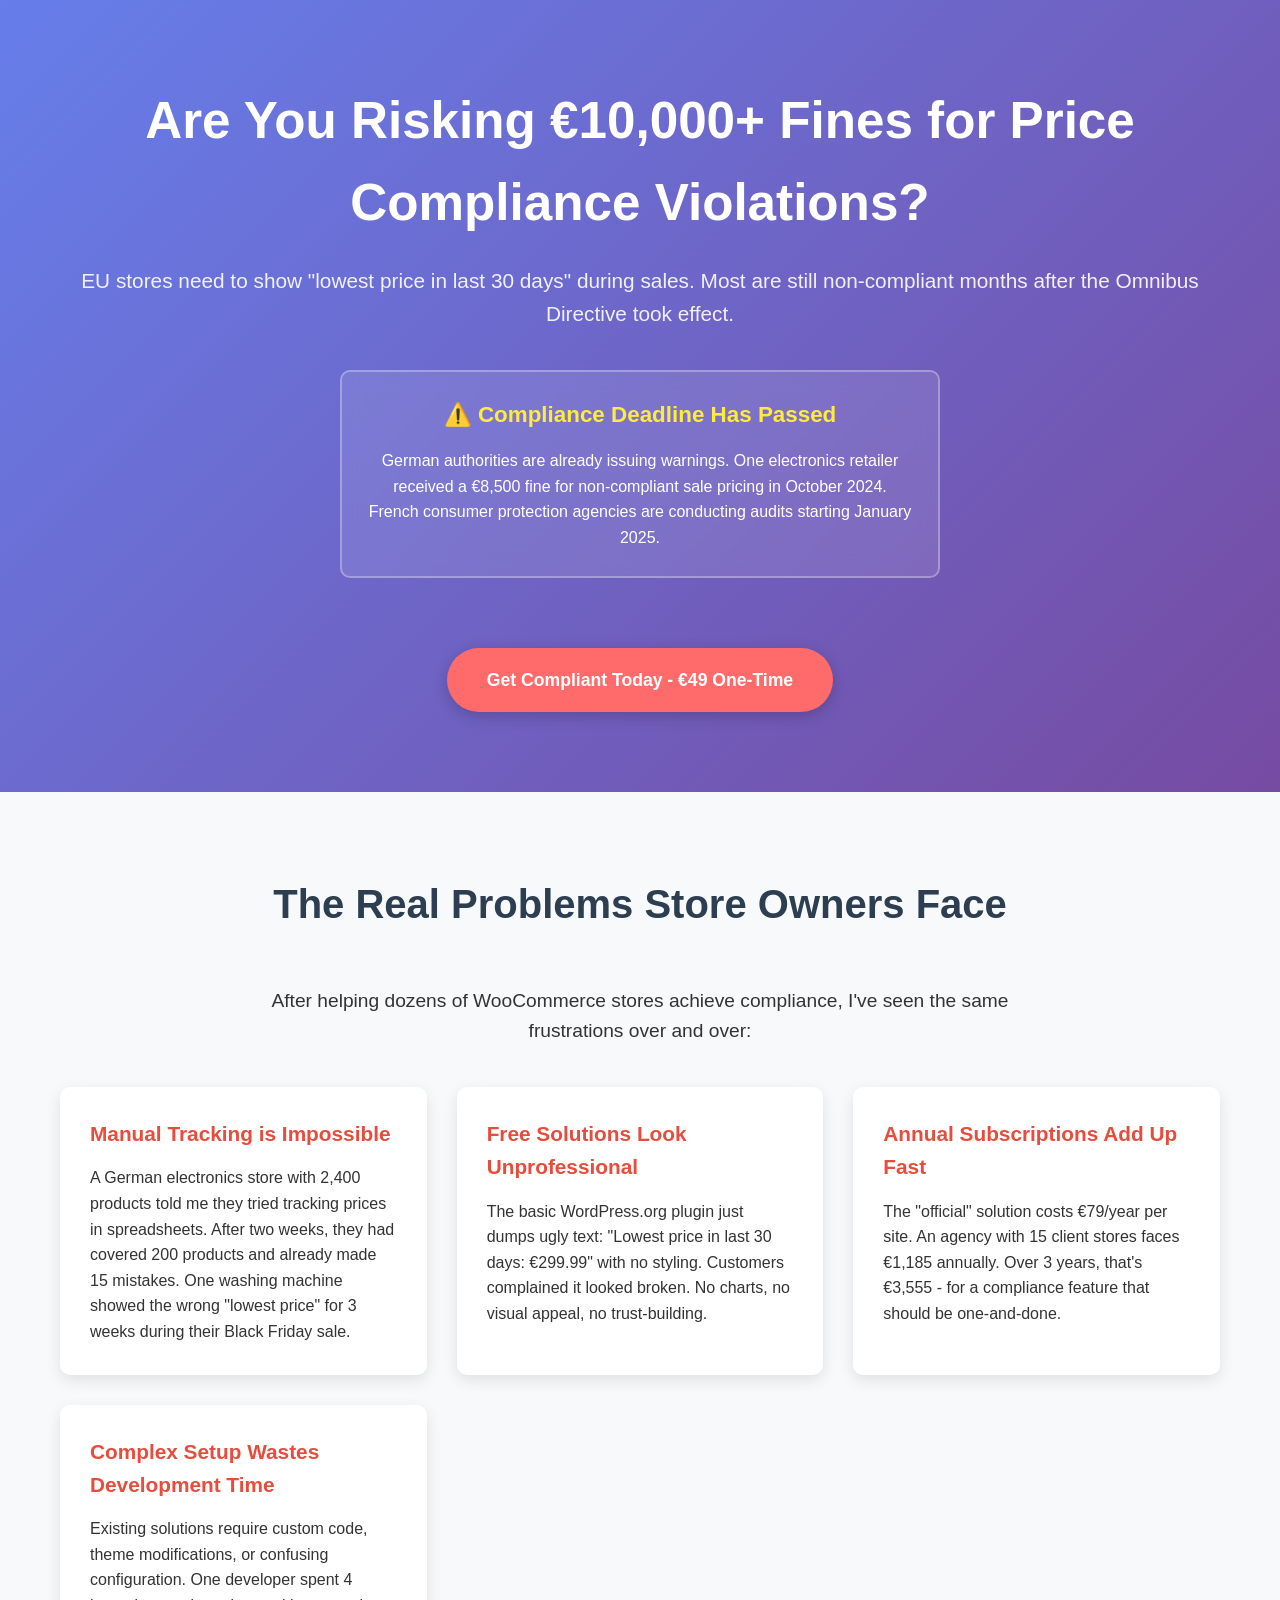
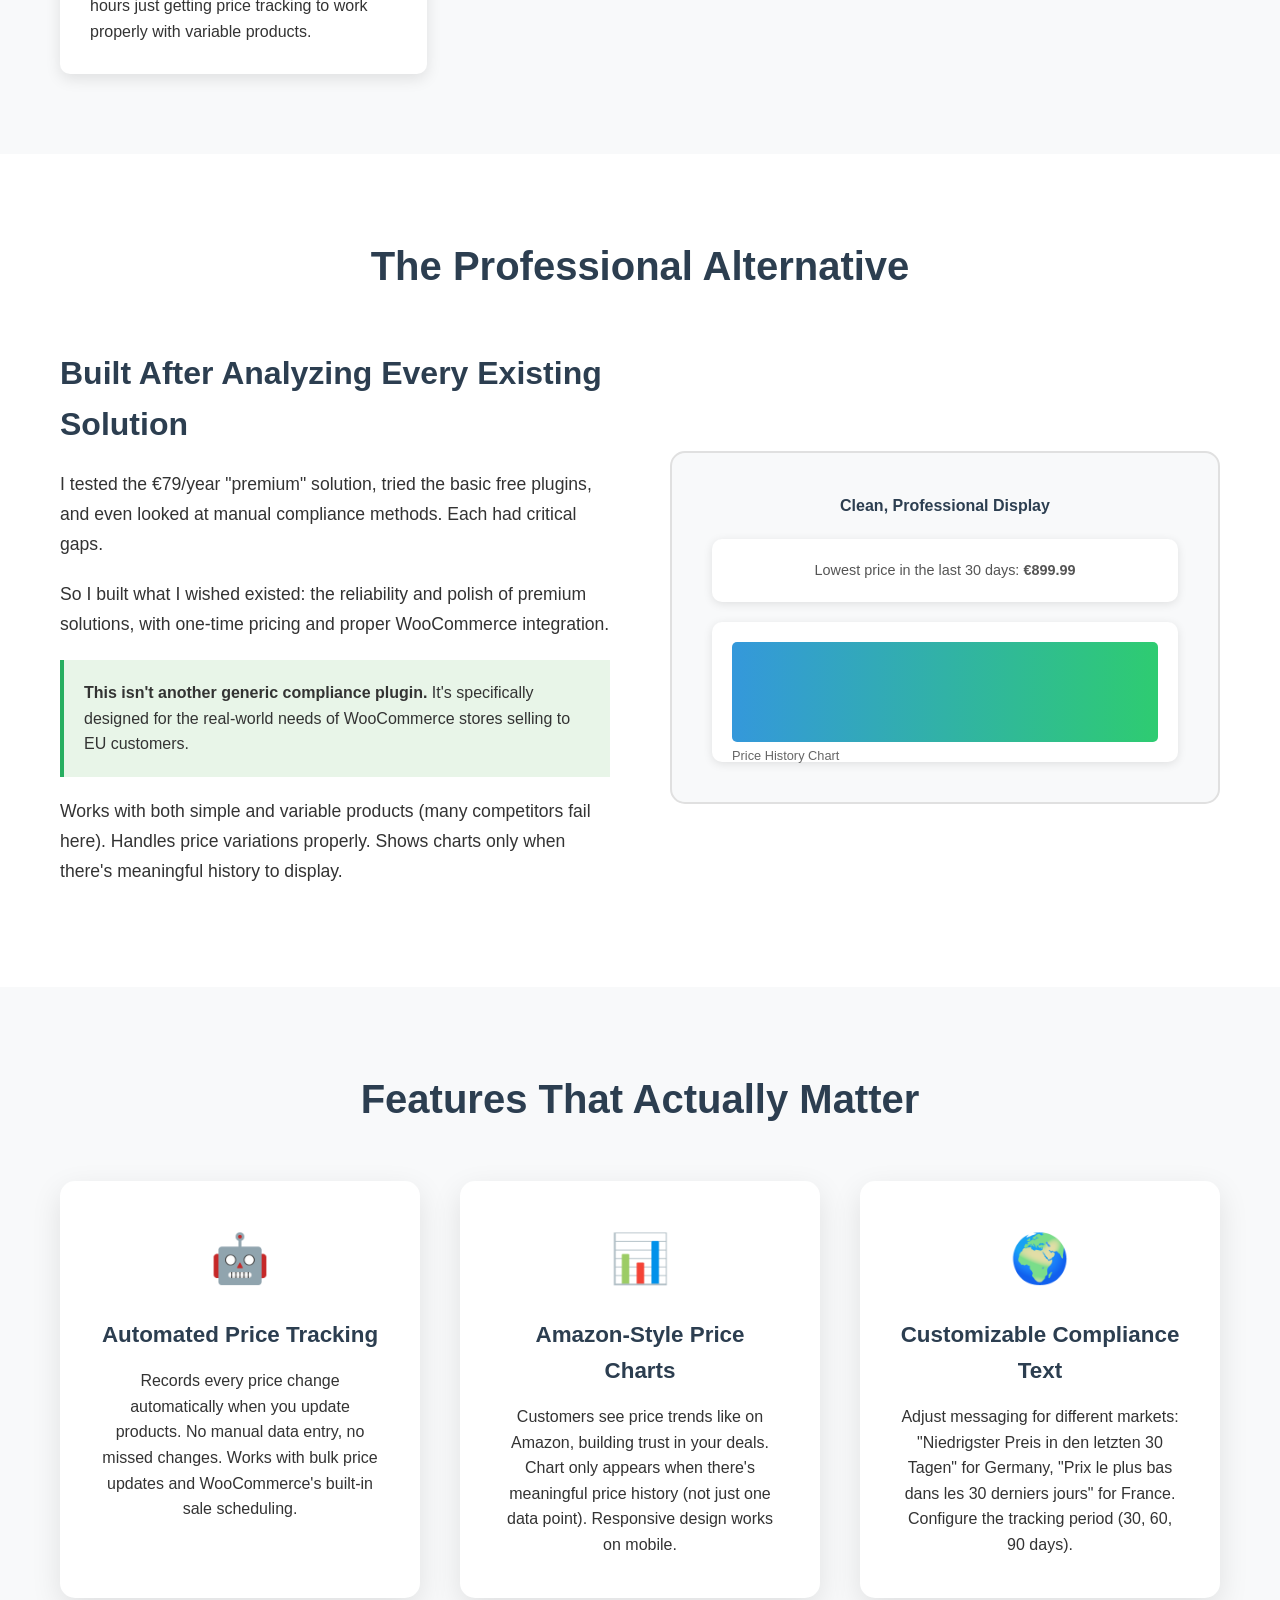
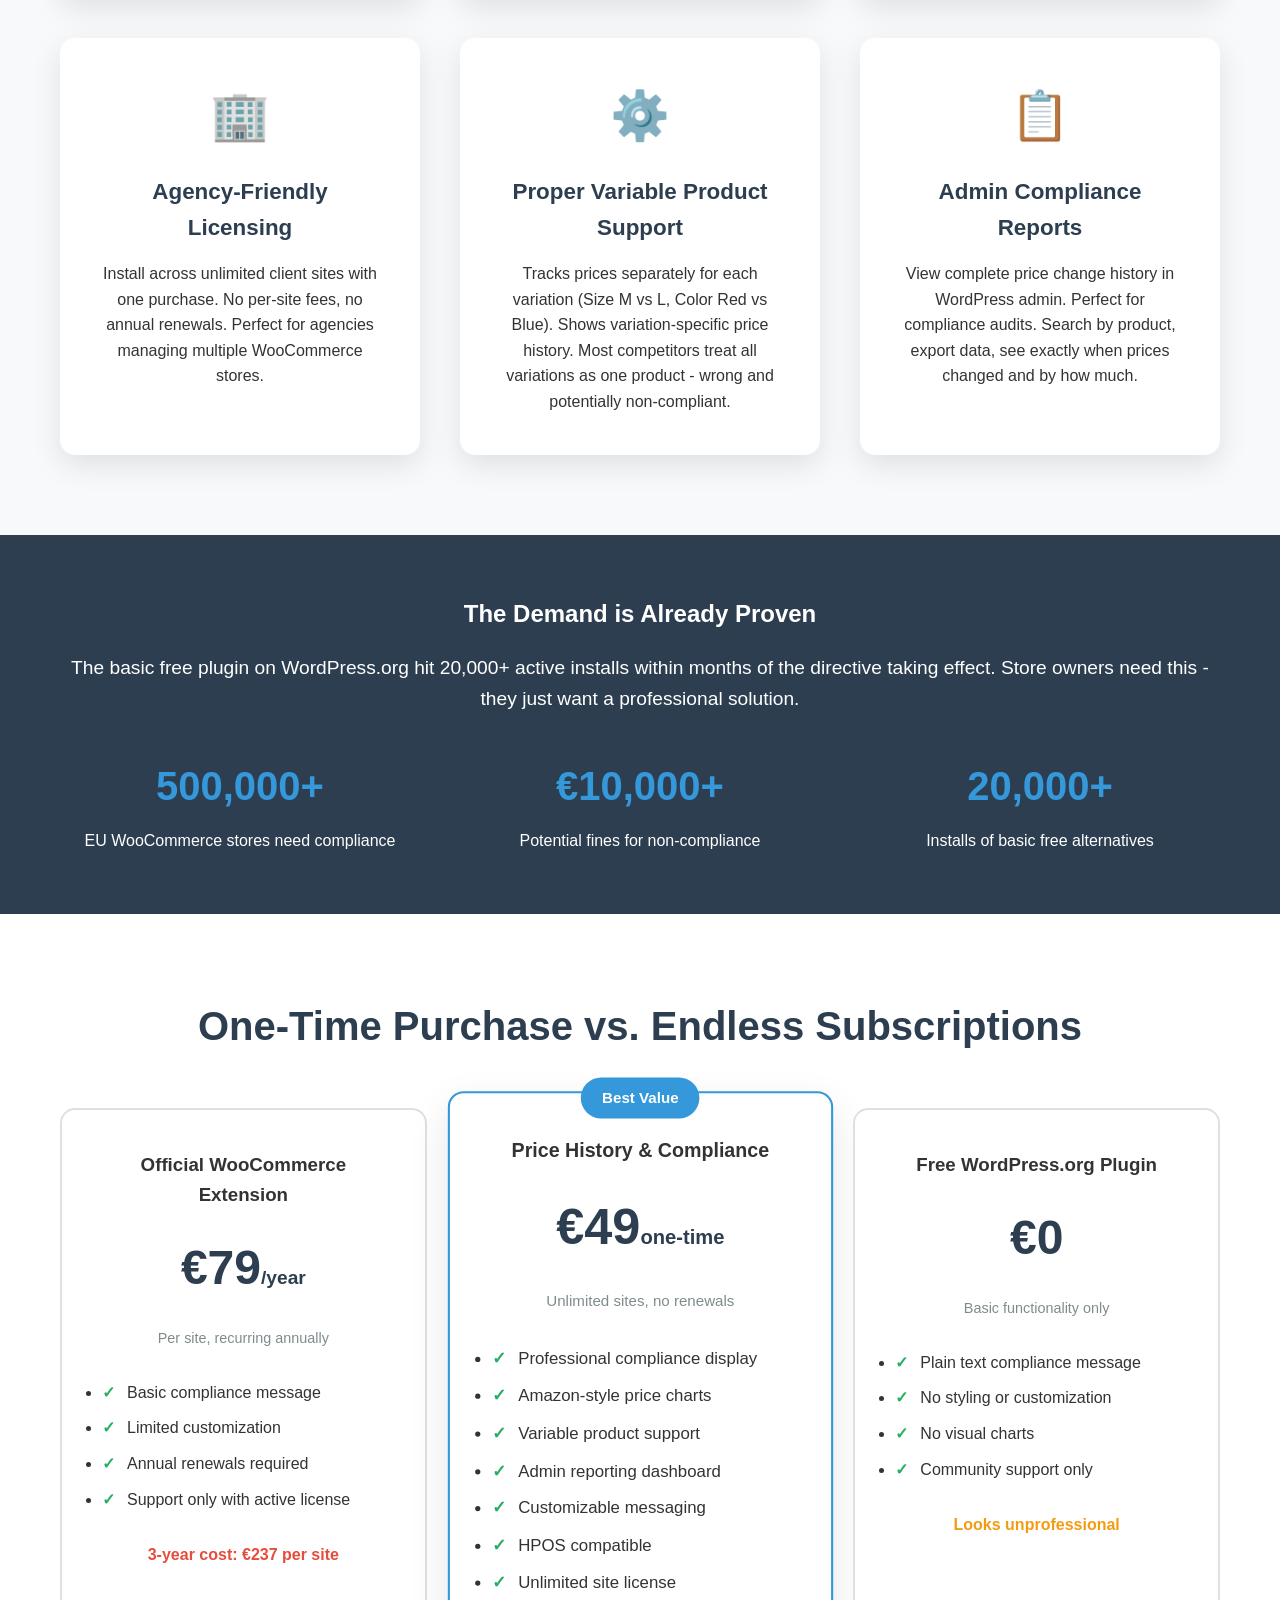
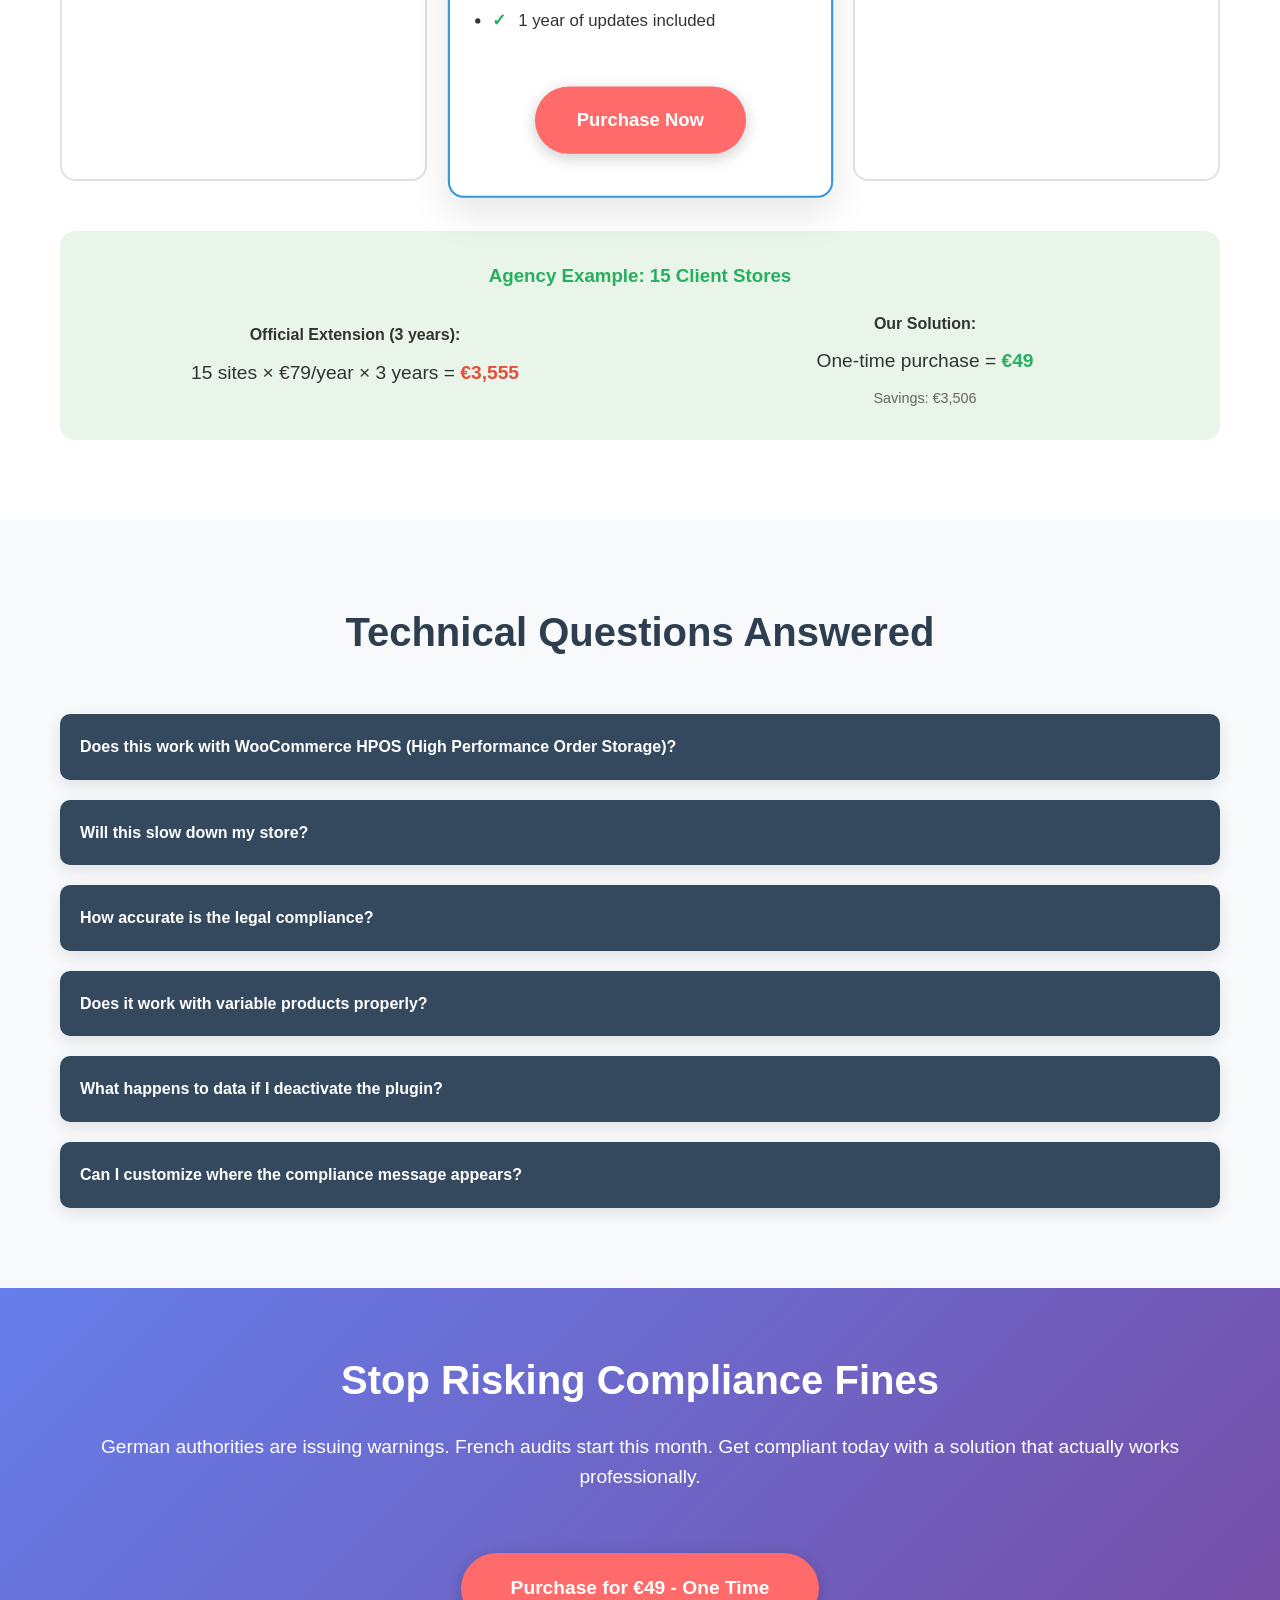
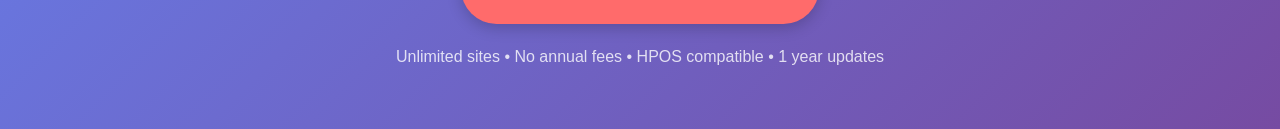
==== resource/landing.html @ d4ce9720 "resource" ====
<!DOCTYPE html>
<html lang="en">
<head>
    <meta charset="UTF-8">
    <meta name="viewport" content="width=device-width, initial-scale=1.0">
    <title>WooCommerce Price History & Sale Compliance - EU Omnibus Directive Compliance</title>
    <style>
        * {
            margin: 0;
            padding: 0;
            box-sizing: border-box;
        }
        
        body {
            font-family: -apple-system, BlinkMacSystemFont, 'Segoe UI', Roboto, Oxygen, Ubuntu, Cantarell, sans-serif;
            line-height: 1.6;
            color: #333;
        }
        
        .container {
            max-width: 1200px;
            margin: 0 auto;
            padding: 0 20px;
        }
        
        /* Hero Section */
        .hero {
            background: linear-gradient(135deg, #667eea 0%, #764ba2 100%);
            color: white;
            padding: 80px 0;
            text-align: center;
        }
        
        .hero h1 {
            font-size: 3.2em;
            margin-bottom: 20px;
            font-weight: 700;
        }
        
        .hero .subtitle {
            font-size: 1.3em;
            margin-bottom: 30px;
            opacity: 0.9;
        }
        
        .warning-box {
            background: rgba(255, 255, 255, 0.1);
            border: 2px solid rgba(255, 255, 255, 0.3);
            border-radius: 10px;
            padding: 25px;
            margin: 40px auto;
            max-width: 600px;
            backdrop-filter: blur(10px);
        }
        
        .warning-box h3 {
            color: #ffeb3b;
            font-size: 1.4em;
            margin-bottom: 15px;
        }
        
        .cta-button {
            display: inline-block;
            background: #ff6b6b;
            color: white;
            padding: 18px 40px;
            border-radius: 50px;
            text-decoration: none;
            font-weight: 600;
            font-size: 1.1em;
            margin-top: 30px;
            box-shadow: 0 4px 15px rgba(0,0,0,0.2);
            transition: transform 0.3s ease;
        }
        
        .cta-button:hover {
            transform: translateY(-2px);
            box-shadow: 0 6px 20px rgba(0,0,0,0.3);
        }
        
        /* Problem Section */
        .problem {
            padding: 80px 0;
            background: #f8f9fa;
        }
        
        .section-title {
            font-size: 2.5em;
            text-align: center;
            margin-bottom: 50px;
            color: #2c3e50;
        }
        
        .problem-grid {
            display: grid;
            grid-template-columns: repeat(auto-fit, minmax(280px, 1fr));
            gap: 30px;
            margin-top: 40px;
        }
        
        .problem-card {
            background: white;
            padding: 30px;
            border-radius: 10px;
            box-shadow: 0 5px 15px rgba(0,0,0,0.1);
        }
        
        .problem-card h3 {
            color: #e74c3c;
            margin-bottom: 15px;
            font-size: 1.3em;
        }
        
        /* Solution Section */
        .solution {
            padding: 80px 0;
        }
        
        .solution-content {
            display: grid;
            grid-template-columns: 1fr 1fr;
            gap: 60px;
            align-items: center;
            margin-top: 40px;
        }
        
        .solution-text h3 {
            font-size: 2em;
            margin-bottom: 20px;
            color: #2c3e50;
        }
        
        .solution-text p {
            font-size: 1.1em;
            margin-bottom: 20px;
            line-height: 1.7;
        }
        
        .highlight {
            background: #e8f5e8;
            padding: 20px;
            border-left: 4px solid #27ae60;
            margin: 20px 0;
        }
        
        /* Features Section */
        .features {
            padding: 80px 0;
            background: #f8f9fa;
        }
        
        .features-grid {
            display: grid;
            grid-template-columns: repeat(auto-fit, minmax(300px, 1fr));
            gap: 40px;
            margin-top: 50px;
        }
        
        .feature-card {
            background: white;
            padding: 40px;
            border-radius: 15px;
            box-shadow: 0 10px 30px rgba(0,0,0,0.1);
            text-align: center;
        }
        
        .feature-icon {
            font-size: 3em;
            margin-bottom: 20px;
        }
        
        .feature-card h3 {
            font-size: 1.4em;
            margin-bottom: 15px;
            color: #2c3e50;
        }
        
        /* Social Proof */
        .social-proof {
            padding: 60px 0;
            background: #2c3e50;
            color: white;
            text-align: center;
        }
        
        .stats {
            display: grid;
            grid-template-columns: repeat(auto-fit, minmax(200px, 1fr));
            gap: 40px;
            margin-top: 40px;
        }
        
        .stat h3 {
            font-size: 2.5em;
            color: #3498db;
            margin-bottom: 10px;
        }
        
        /* Pricing Section */
        .pricing {
            padding: 80px 0;
            text-align: center;
        }
        
        .pricing-comparison {
            display: grid;
            grid-template-columns: repeat(auto-fit, minmax(300px, 1fr));
            gap: 30px;
            margin: 50px 0;
        }
        
        .pricing-card {
            background: white;
            border: 2px solid #e0e0e0;
            border-radius: 15px;
            padding: 40px;
            position: relative;
        }
        
        .pricing-card.featured {
            border-color: #3498db;
            transform: scale(1.05);
            box-shadow: 0 15px 40px rgba(0,0,0,0.1);
        }
        
        .pricing-card .badge {
            position: absolute;
            top: -15px;
            left: 50%;
            transform: translateX(-50%);
            background: #3498db;
            color: white;
            padding: 8px 20px;
            border-radius: 20px;
            font-size: 0.9em;
            font-weight: 600;
        }
        
        .price {
            font-size: 3em;
            font-weight: 700;
            color: #2c3e50;
            margin: 20px 0;
        }
        
        .price-note {
            color: #7f8c8d;
            font-size: 0.9em;
            margin-bottom: 30px;
        }
        
        .feature-list {
            text-align: left;
            margin: 30px 0;
        }
        
        .feature-list li {
            margin: 10px 0;
            padding-left: 25px;
            position: relative;
        }
        
        .feature-list li:before {
            content: "✓";
            position: absolute;
            left: 0;
            color: #27ae60;
            font-weight: bold;
        }
        
        /* FAQ Section */
        .faq {
            padding: 80px 0;
            background: #f8f9fa;
        }
        
        .faq-grid {
            display: grid;
            gap: 20px;
            margin-top: 40px;
        }
        
        .faq-item {
            background: white;
            border-radius: 10px;
            overflow: hidden;
            box-shadow: 0 5px 15px rgba(0,0,0,0.1);
        }
        
        .faq-question {
            background: #34495e;
            color: white;
            padding: 20px;
            font-weight: 600;
            cursor: pointer;
        }
        
        .faq-answer {
            padding: 20px;
            display: none;
        }
        
        .faq-answer.active {
            display: block;
        }
        
        /* Responsive */
        @media (max-width: 768px) {
            .hero h1 {
                font-size: 2.5em;
            }
            
            .solution-content {
                grid-template-columns: 1fr;
                gap: 30px;
            }
            
            .pricing-card.featured {
                transform: none;
            }
        }
    </style>
</head>
<body>
    <!-- Hero Section -->
    <section class="hero">
        <div class="container">
            <h1>Are You Risking €10,000+ Fines for Price Compliance Violations?</h1>
            <p class="subtitle">EU stores need to show "lowest price in last 30 days" during sales. Most are still non-compliant months after the Omnibus Directive took effect.</p>
            
            <div class="warning-box">
                <h3>⚠️ Compliance Deadline Has Passed</h3>
                <p>German authorities are already issuing warnings. One electronics retailer received a €8,500 fine for non-compliant sale pricing in October 2024. French consumer protection agencies are conducting audits starting January 2025.</p>
            </div>
            
            <a href="#pricing" class="cta-button">Get Compliant Today - €49 One-Time</a>
        </div>
    </section>

    <!-- Problem Section -->
    <section class="problem">
        <div class="container">
            <h2 class="section-title">The Real Problems Store Owners Face</h2>
            <p style="text-align: center; font-size: 1.2em; max-width: 800px; margin: 0 auto;">After helping dozens of WooCommerce stores achieve compliance, I've seen the same frustrations over and over:</p>
            
            <div class="problem-grid">
                <div class="problem-card">
                    <h3>Manual Tracking is Impossible</h3>
                    <p>A German electronics store with 2,400 products told me they tried tracking prices in spreadsheets. After two weeks, they had covered 200 products and already made 15 mistakes. One washing machine showed the wrong "lowest price" for 3 weeks during their Black Friday sale.</p>
                </div>
                
                <div class="problem-card">
                    <h3>Free Solutions Look Unprofessional</h3>
                    <p>The basic WordPress.org plugin just dumps ugly text: "Lowest price in last 30 days: €299.99" with no styling. Customers complained it looked broken. No charts, no visual appeal, no trust-building.</p>
                </div>
                
                <div class="problem-card">
                    <h3>Annual Subscriptions Add Up Fast</h3>
                    <p>The "official" solution costs €79/year per site. An agency with 15 client stores faces €1,185 annually. Over 3 years, that's €3,555 - for a compliance feature that should be one-and-done.</p>
                </div>
                
                <div class="problem-card">
                    <h3>Complex Setup Wastes Development Time</h3>
                    <p>Existing solutions require custom code, theme modifications, or confusing configuration. One developer spent 4 hours just getting price tracking to work properly with variable products.</p>
                </div>
            </div>
        </div>
    </section>

    <!-- Solution Section -->
    <section class="solution">
        <div class="container">
            <h2 class="section-title">The Professional Alternative</h2>
            
            <div class="solution-content">
                <div class="solution-text">
                    <h3>Built After Analyzing Every Existing Solution</h3>
                    <p>I tested the €79/year "premium" solution, tried the basic free plugins, and even looked at manual compliance methods. Each had critical gaps.</p>
                    
                    <p>So I built what I wished existed: the reliability and polish of premium solutions, with one-time pricing and proper WooCommerce integration.</p>
                    
                    <div class="highlight">
                        <strong>This isn't another generic compliance plugin.</strong> It's specifically designed for the real-world needs of WooCommerce stores selling to EU customers.
                    </div>
                    
                    <p>Works with both simple and variable products (many competitors fail here). Handles price variations properly. Shows charts only when there's meaningful history to display.</p>
                </div>
                
                <div class="solution-image">
                    <div style="background: #f8f9fa; padding: 40px; border-radius: 15px; text-align: center; border: 2px solid #e0e0e0;">
                        <h4 style="margin-bottom: 20px; color: #2c3e50;">Clean, Professional Display</h4>
                        <div style="background: white; padding: 20px; border-radius: 10px; margin-bottom: 20px; box-shadow: 0 2px 10px rgba(0,0,0,0.1);">
                            <p style="margin: 0; color: #555; font-size: 0.9em;">Lowest price in the last 30 days: <strong>€899.99</strong></p>
                        </div>
                        <div style="background: white; padding: 20px; border-radius: 10px; box-shadow: 0 2px 10px rgba(0,0,0,0.1);">
                            <div style="width: 100%; height: 100px; background: linear-gradient(to right, #3498db, #2ecc71); border-radius: 5px; position: relative;">
                                <span style="position: absolute; bottom: -25px; left: 0; font-size: 0.8em; color: #666;">Price History Chart</span>
                            </div>
                        </div>
                    </div>
                </div>
            </div>
        </div>
    </section>

    <!-- Features Section -->
    <section class="features">
        <div class="container">
            <h2 class="section-title">Features That Actually Matter</h2>
            
            <div class="features-grid">
                <div class="feature-card">
                    <div class="feature-icon">🤖</div>
                    <h3>Automated Price Tracking</h3>
                    <p>Records every price change automatically when you update products. No manual data entry, no missed changes. Works with bulk price updates and WooCommerce's built-in sale scheduling.</p>
                </div>
                
                <div class="feature-card">
                    <div class="feature-icon">📊</div>
                    <h3>Amazon-Style Price Charts</h3>
                    <p>Customers see price trends like on Amazon, building trust in your deals. Chart only appears when there's meaningful price history (not just one data point). Responsive design works on mobile.</p>
                </div>
                
                <div class="feature-card">
                    <div class="feature-icon">🌍</div>
                    <h3>Customizable Compliance Text</h3>
                    <p>Adjust messaging for different markets: "Niedrigster Preis in den letzten 30 Tagen" for Germany, "Prix le plus bas dans les 30 derniers jours" for France. Configure the tracking period (30, 60, 90 days).</p>
                </div>
                
                <div class="feature-card">
                    <div class="feature-icon">🏢</div>
                    <h3>Agency-Friendly Licensing</h3>
                    <p>Install across unlimited client sites with one purchase. No per-site fees, no annual renewals. Perfect for agencies managing multiple WooCommerce stores.</p>
                </div>
                
                <div class="feature-card">
                    <div class="feature-icon">⚙️</div>
                    <h3>Proper Variable Product Support</h3>
                    <p>Tracks prices separately for each variation (Size M vs L, Color Red vs Blue). Shows variation-specific price history. Most competitors treat all variations as one product - wrong and potentially non-compliant.</p>
                </div>
                
                <div class="feature-card">
                    <div class="feature-icon">📋</div>
                    <h3>Admin Compliance Reports</h3>
                    <p>View complete price change history in WordPress admin. Perfect for compliance audits. Search by product, export data, see exactly when prices changed and by how much.</p>
                </div>
            </div>
        </div>
    </section>

    <!-- Social Proof -->
    <section class="social-proof">
        <div class="container">
            <h2>The Demand is Already Proven</h2>
            <p style="font-size: 1.2em; margin-top: 20px;">The basic free plugin on WordPress.org hit 20,000+ active installs within months of the directive taking effect. Store owners need this - they just want a professional solution.</p>
            
            <div class="stats">
                <div class="stat">
                    <h3>500,000+</h3>
                    <p>EU WooCommerce stores need compliance</p>
                </div>
                <div class="stat">
                    <h3>€10,000+</h3>
                    <p>Potential fines for non-compliance</p>
                </div>
                <div class="stat">
                    <h3>20,000+</h3>
                    <p>Installs of basic free alternatives</p>
                </div>
            </div>
        </div>
    </section>

    <!-- Pricing Section -->
    <section class="pricing" id="pricing">
        <div class="container">
            <h2 class="section-title">One-Time Purchase vs. Endless Subscriptions</h2>
            
            <div class="pricing-comparison">
                <div class="pricing-card">
                    <h3>Official WooCommerce Extension</h3>
                    <div class="price">€79<span style="font-size: 0.4em;">/year</span></div>
                    <div class="price-note">Per site, recurring annually</div>
                    <ul class="feature-list">
                        <li>Basic compliance message</li>
                        <li>Limited customization</li>
                        <li>Annual renewals required</li>
                        <li>Support only with active license</li>
                    </ul>
                    <p style="color: #e74c3c; font-weight: 600; margin-top: 20px;">3-year cost: €237 per site</p>
                </div>
                
                <div class="pricing-card featured">
                    <div class="badge">Best Value</div>
                    <h3>Price History & Compliance</h3>
                    <div class="price">€49<span style="font-size: 0.4em;">one-time</span></div>
                    <div class="price-note">Unlimited sites, no renewals</div>
                    <ul class="feature-list">
                        <li>Professional compliance display</li>
                        <li>Amazon-style price charts</li>
                        <li>Variable product support</li>
                        <li>Admin reporting dashboard</li>
                        <li>Customizable messaging</li>
                        <li>HPOS compatible</li>
                        <li>Unlimited site license</li>
                        <li>1 year of updates included</li>
                    </ul>
                    <a href="#" class="cta-button" style="margin-top: 20px;">Purchase Now</a>
                </div>
                
                <div class="pricing-card">
                    <h3>Free WordPress.org Plugin</h3>
                    <div class="price">€0</div>
                    <div class="price-note">Basic functionality only</div>
                    <ul class="feature-list">
                        <li>Plain text compliance message</li>
                        <li>No styling or customization</li>
                        <li>No visual charts</li>
                        <li>Community support only</li>
                    </ul>
                    <p style="color: #f39c12; font-weight: 600; margin-top: 20px;">Looks unprofessional</p>
                </div>
            </div>
            
            <div style="background: #e8f5e8; padding: 30px; border-radius: 15px; margin-top: 40px;">
                <h3 style="text-align: center; margin-bottom: 20px; color: #27ae60;">Agency Example: 15 Client Stores</h3>
                <div style="display: grid; grid-template-columns: 1fr 1fr; gap: 40px; align-items: center;">
                    <div>
                        <h4>Official Extension (3 years):</h4>
                        <p style="font-size: 1.2em; margin: 10px 0;">15 sites × €79/year × 3 years = <strong style="color: #e74c3c;">€3,555</strong></p>
                    </div>
                    <div>
                        <h4>Our Solution:</h4>
                        <p style="font-size: 1.2em; margin: 10px 0;">One-time purchase = <strong style="color: #27ae60;">€49</strong></p>
                        <p style="font-size: 0.9em; color: #666;">Savings: €3,506</p>
                    </div>
                </div>
            </div>
        </div>
    </section>

    <!-- FAQ Section -->
    <section class="faq">
        <div class="container">
            <h2 class="section-title">Technical Questions Answered</h2>
            
            <div class="faq-grid">
                <div class="faq-item">
                    <div class="faq-question" onclick="toggleFaq(this)">Does this work with WooCommerce HPOS (High Performance Order Storage)?</div>
                    <div class="faq-answer">Yes, fully compatible. The plugin declares HPOS compatibility and uses WooCommerce's recommended practices. Future-proofed for WooCommerce's direction.</div>
                </div>
                
                <div class="faq-item">
                    <div class="faq-question" onclick="toggleFaq(this)">Will this slow down my store?</div>
                    <div class="faq-answer">No. Price tracking only happens when you update products (not on every page load). The compliance message uses cached data. Charts load asynchronously and only when needed.</div>
                </div>
                
                <div class="faq-item">
                    <div class="faq-question" onclick="toggleFaq(this)">How accurate is the legal compliance?</div>
                    <div class="faq-answer">Built specifically for EU Omnibus Directive requirements. The "lowest price in X days" calculation follows the exact legal requirements. However, always verify with your legal team for your specific jurisdiction.</div>
                </div>
                
                <div class="faq-item">
                    <div class="faq-question" onclick="toggleFaq(this)">Does it work with variable products properly?</div>
                    <div class="faq-answer">Yes, this was a key design requirement. Each variation (size, color, etc.) has separate price tracking. When customers select a variation, they see that variation's price history - not generic product data.</div>
                </div>
                
                <div class="faq-item">
                    <div class="faq-question" onclick="toggleFaq(this)">What happens to data if I deactivate the plugin?</div>
                    <div class="faq-answer">Price history data remains in your database. If you reactivate, all history is preserved. The plugin includes export functionality if you need to backup your compliance records.</div>
                </div>
                
                <div class="faq-item">
                    <div class="faq-question" onclick="toggleFaq(this)">Can I customize where the compliance message appears?</div>
                    <div class="faq-answer">Yes, through WooCommerce hooks. The default position is below the price, but developers can move it using standard WordPress filters. Full documentation included.</div>
                </div>
            </div>
        </div>
    </section>

    <!-- Final CTA -->
    <section class="hero" style="padding: 60px 0;">
        <div class="container">
            <h2 style="font-size: 2.5em; margin-bottom: 20px;">Stop Risking Compliance Fines</h2>
            <p style="font-size: 1.2em; margin-bottom: 30px;">German authorities are issuing warnings. French audits start this month. Get compliant today with a solution that actually works professionally.</p>
            <a href="#" class="cta-button" style="font-size: 1.2em; padding: 20px 50px;">Purchase for €49 - One Time</a>
            <p style="margin-top: 20px; opacity: 0.8;">Unlimited sites • No annual fees • HPOS compatible • 1 year updates</p>
        </div>
    </section>

    <script>
        function toggleFaq(element) {
            const answer = element.nextElementSibling;
            const isActive = answer.classList.contains('active');
            
            // Close all FAQ items
            document.querySelectorAll('.faq-answer').forEach(item => {
                item.classList.remove('active');
            });
            
            // Open clicked item if it wasn't already active
            if (!isActive) {
                answer.classList.add('active');
            }
        }
        
        // Smooth scrolling for anchor links
        document.querySelectorAll('a[href^="#"]').forEach(anchor => {
            anchor.addEventListener('click', function (e) {
                e.preventDefault();
                const target = document.querySelector(this.getAttribute('href'));
                if (target) {
                    target.scrollIntoView({
                        behavior: 'smooth',
                        block: 'start'
                    });
                }
            });
        });
    </script>
</body>
</html>
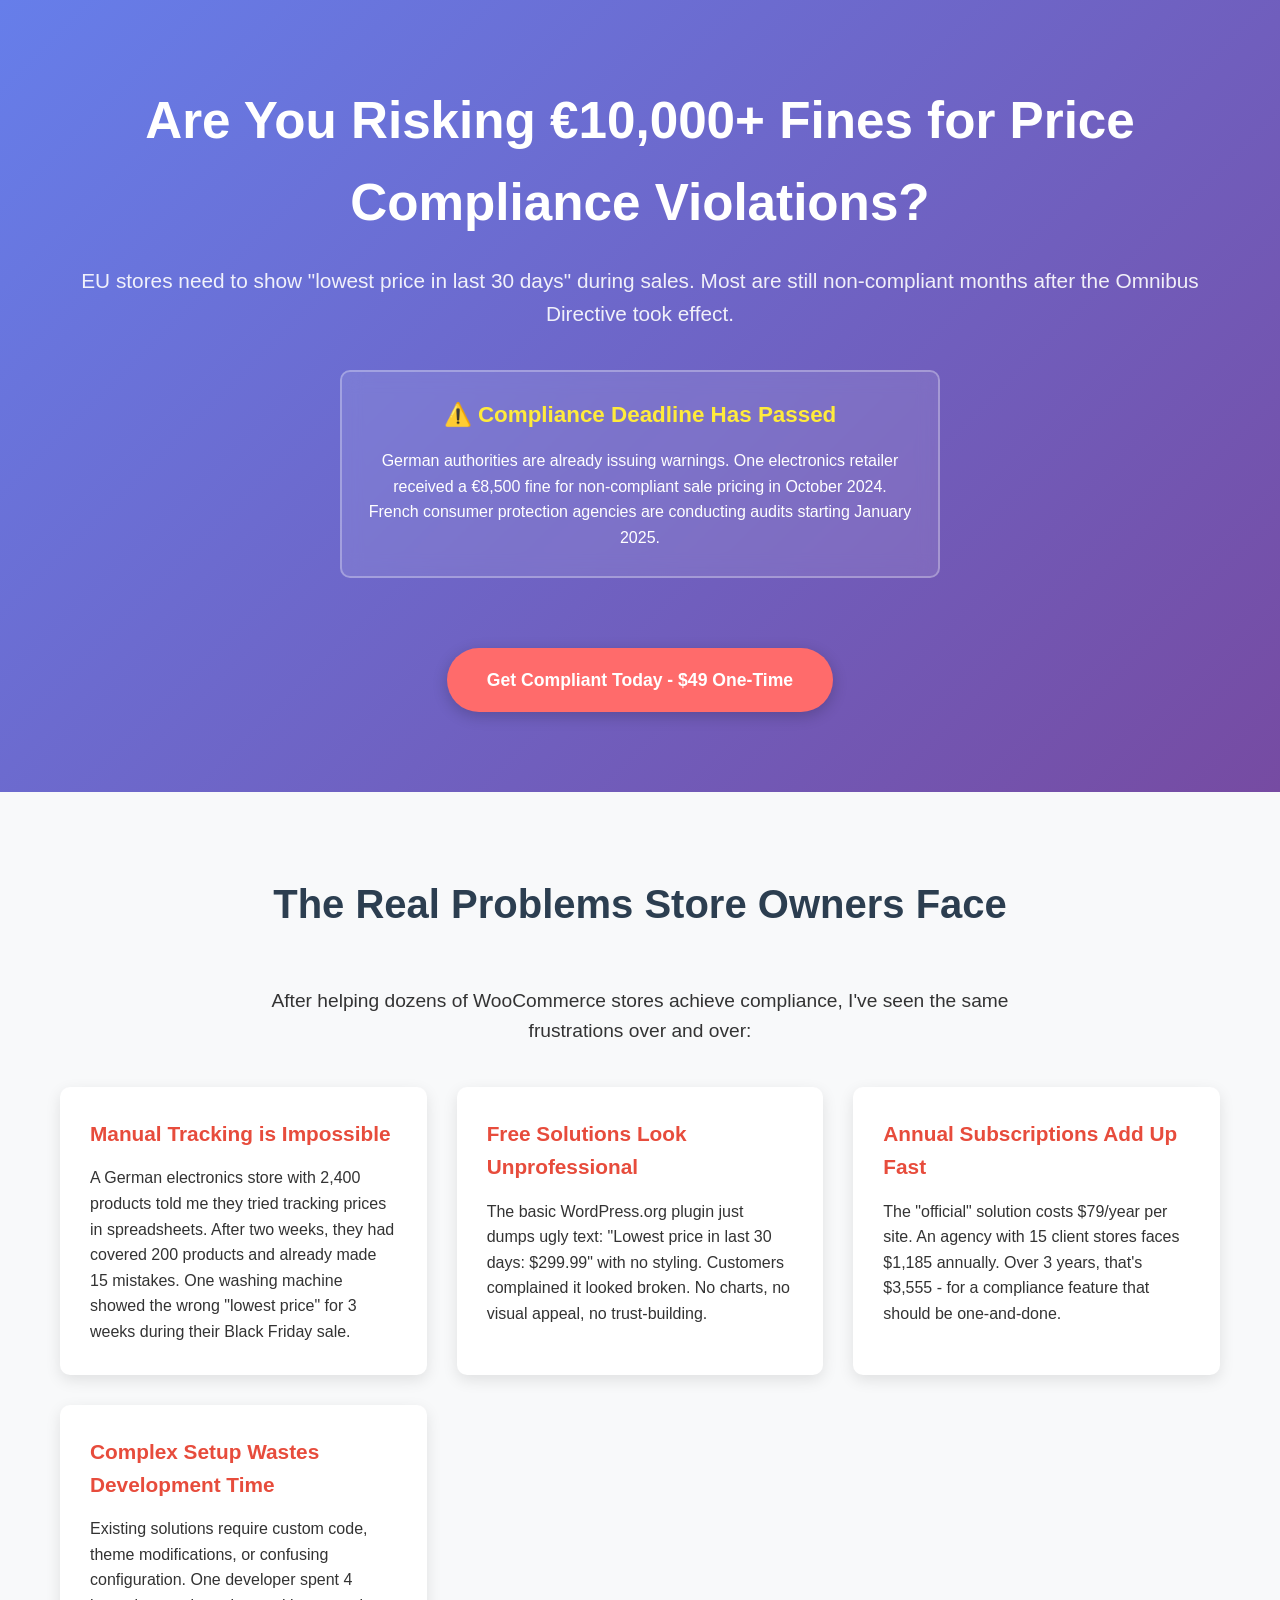
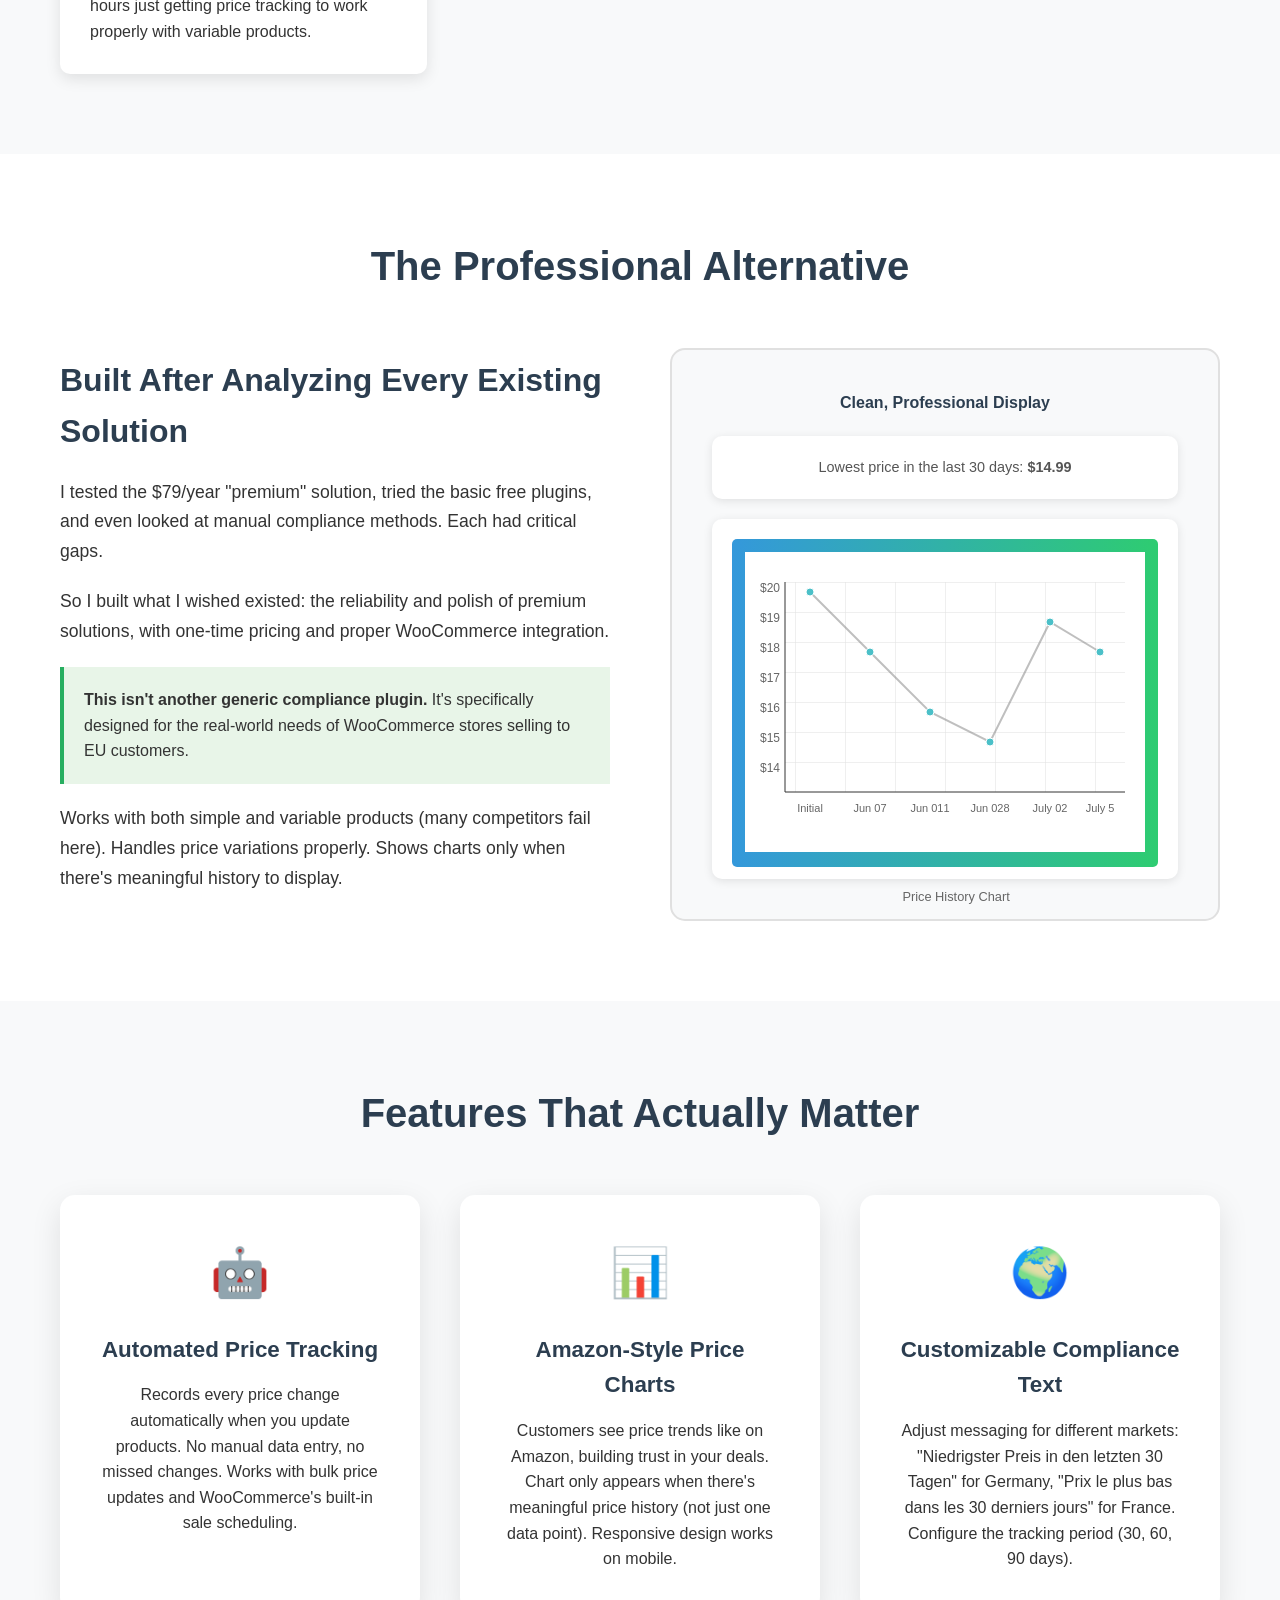
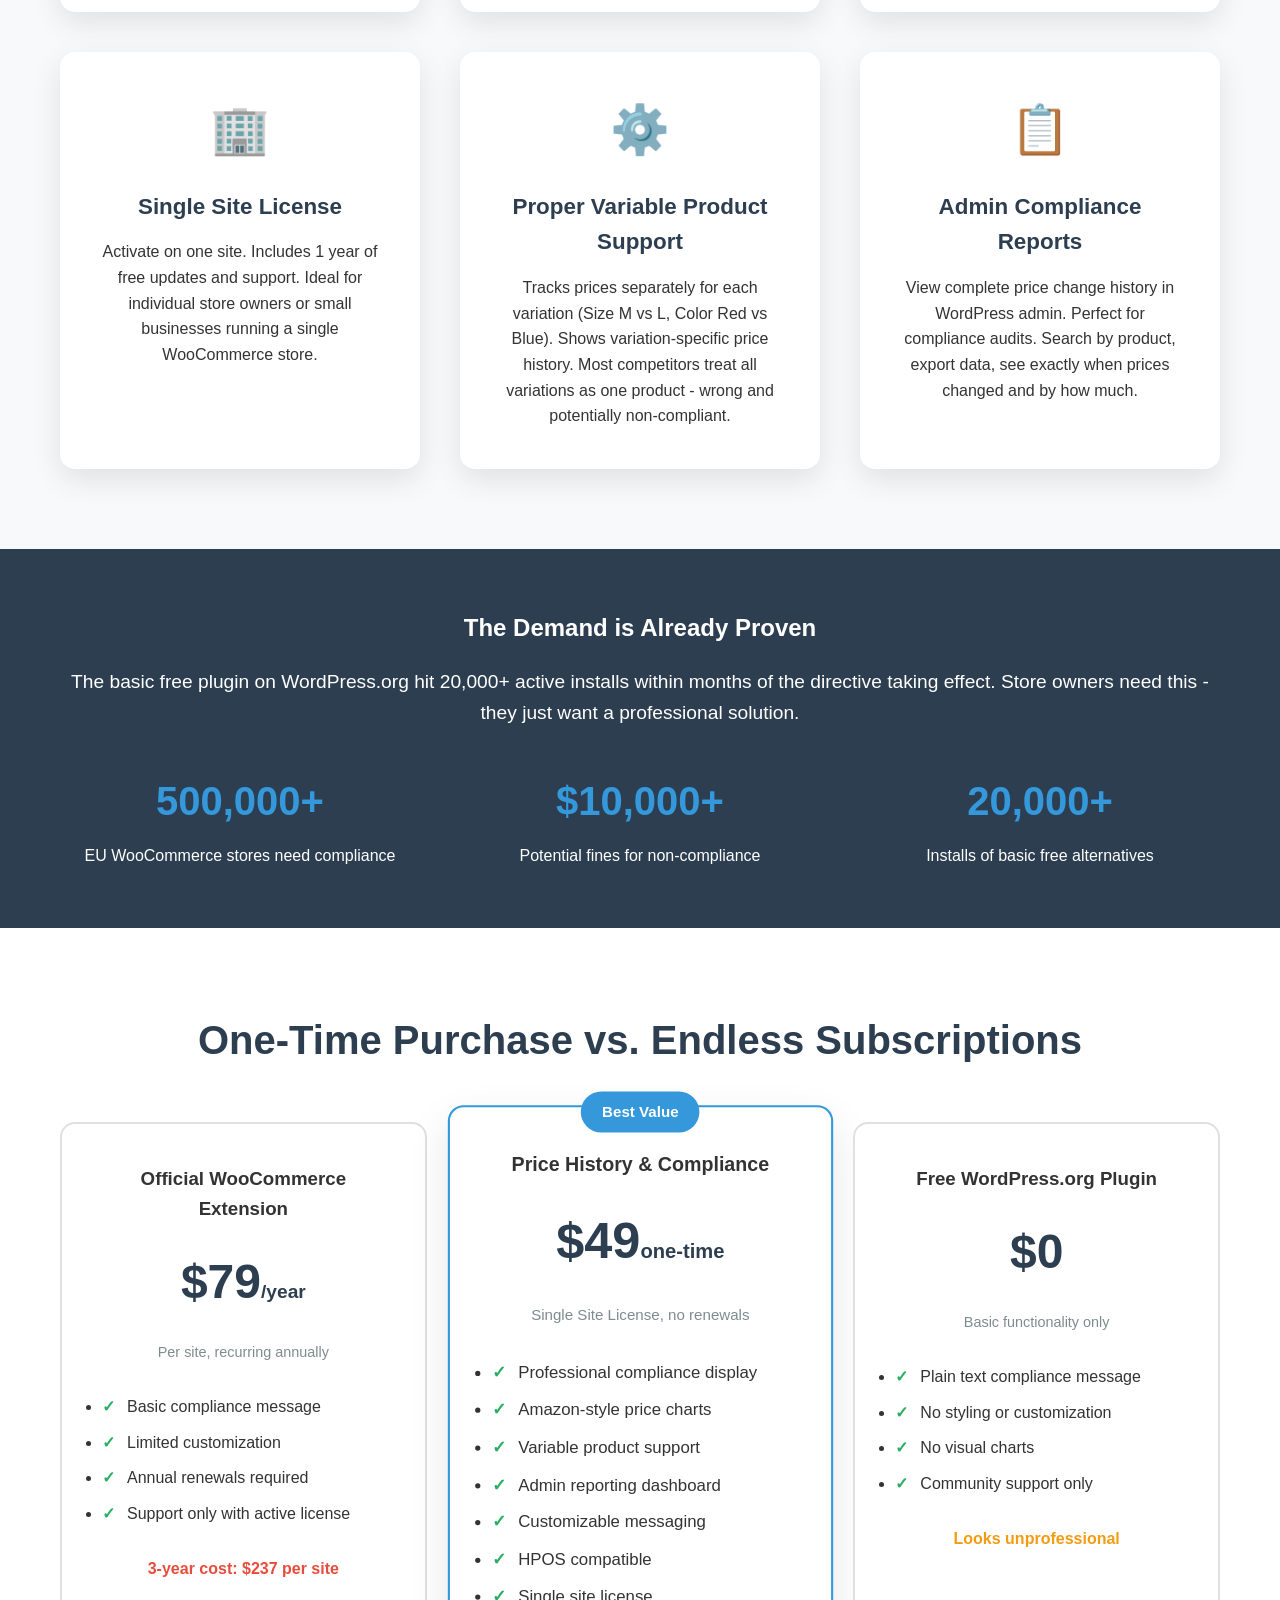
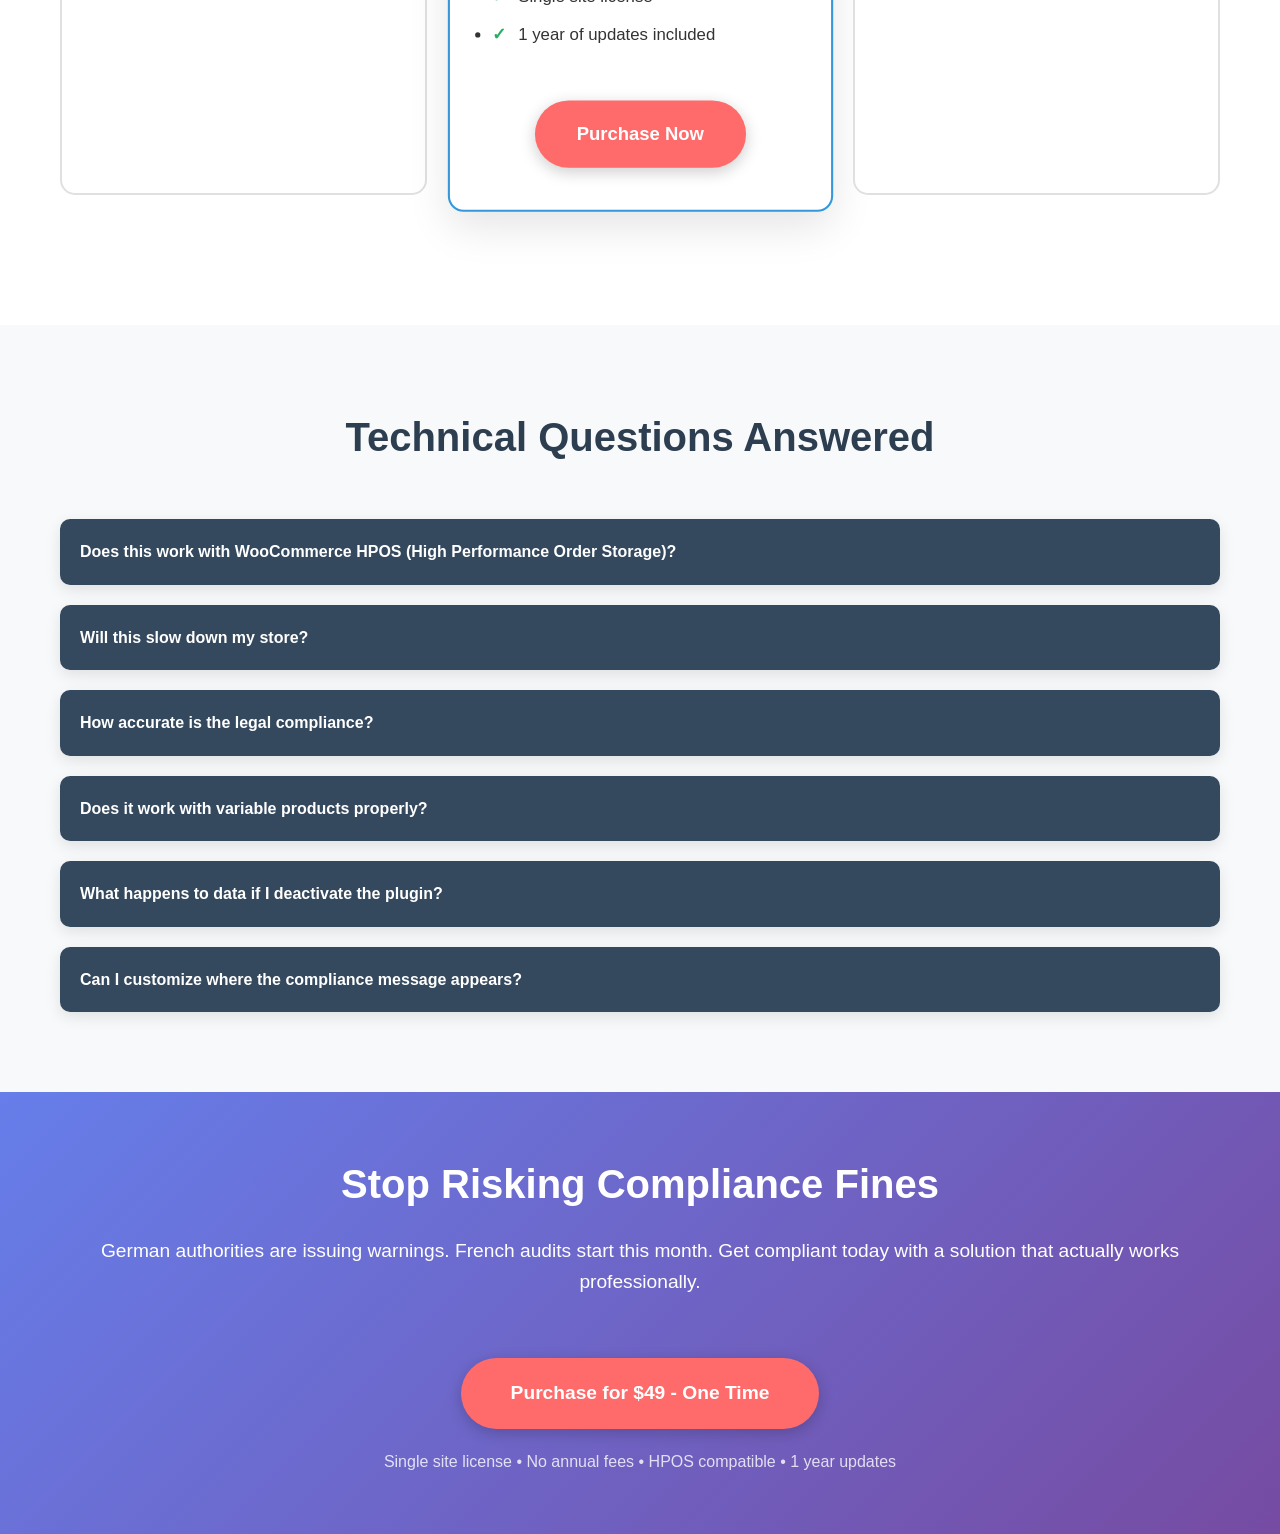
==== commit 3986fb2c: "v1" ====
--- a/resource/landing.html
+++ b/resource/landing.html
@@ -333,7 +333,7 @@
                 <p>German authorities are already issuing warnings. One electronics retailer received a €8,500 fine for non-compliant sale pricing in October 2024. French consumer protection agencies are conducting audits starting January 2025.</p>
             </div>
             
-            <a href="#pricing" class="cta-button">Get Compliant Today - €49 One-Time</a>
+            <a href="#pricing" class="cta-button">Get Compliant Today - $49 One-Time</a>
         </div>
     </section>
 
@@ -351,12 +351,12 @@
                 
                 <div class="problem-card">
                     <h3>Free Solutions Look Unprofessional</h3>
-                    <p>The basic WordPress.org plugin just dumps ugly text: "Lowest price in last 30 days: €299.99" with no styling. Customers complained it looked broken. No charts, no visual appeal, no trust-building.</p>
+                    <p>The basic WordPress.org plugin just dumps ugly text: "Lowest price in last 30 days: $299.99" with no styling. Customers complained it looked broken. No charts, no visual appeal, no trust-building.</p>
                 </div>
                 
                 <div class="problem-card">
                     <h3>Annual Subscriptions Add Up Fast</h3>
-                    <p>The "official" solution costs €79/year per site. An agency with 15 client stores faces €1,185 annually. Over 3 years, that's €3,555 - for a compliance feature that should be one-and-done.</p>
+                    <p>The "official" solution costs $79/year per site. An agency with 15 client stores faces $1,185 annually. Over 3 years, that's $3,555 - for a compliance feature that should be one-and-done.</p>
                 </div>
                 
                 <div class="problem-card">
@@ -375,7 +375,7 @@
             <div class="solution-content">
                 <div class="solution-text">
                     <h3>Built After Analyzing Every Existing Solution</h3>
-                    <p>I tested the €79/year "premium" solution, tried the basic free plugins, and even looked at manual compliance methods. Each had critical gaps.</p>
+                    <p>I tested the $79/year "premium" solution, tried the basic free plugins, and even looked at manual compliance methods. Each had critical gaps.</p>
                     
                     <p>So I built what I wished existed: the reliability and polish of premium solutions, with one-time pricing and proper WooCommerce integration.</p>
                     
@@ -390,11 +390,59 @@
                     <div style="background: #f8f9fa; padding: 40px; border-radius: 15px; text-align: center; border: 2px solid #e0e0e0;">
                         <h4 style="margin-bottom: 20px; color: #2c3e50;">Clean, Professional Display</h4>
                         <div style="background: white; padding: 20px; border-radius: 10px; margin-bottom: 20px; box-shadow: 0 2px 10px rgba(0,0,0,0.1);">
-                            <p style="margin: 0; color: #555; font-size: 0.9em;">Lowest price in the last 30 days: <strong>€899.99</strong></p>
+                            <p style="margin: 0; color: #555; font-size: 0.9em;">Lowest price in the last 30 days: <strong>$14.99</strong></p>
                         </div>
-                        <div style="background: white; padding: 20px; border-radius: 10px; box-shadow: 0 2px 10px rgba(0,0,0,0.1);">
-                            <div style="width: 100%; height: 100px; background: linear-gradient(to right, #3498db, #2ecc71); border-radius: 5px; position: relative;">
-                                <span style="position: absolute; bottom: -25px; left: 0; font-size: 0.8em; color: #666;">Price History Chart</span>
+                        <div style="background: white; padding: 20px; border-radius: 10px; box-shadow: 0 2px 10px rgba(0,0,0,0.1); height:360px;">
+                            <div style="width: 100%; background: linear-gradient(to right, #3498db, #2ecc71); border-radius: 5px; position: relative; padding-top: 13px; padding-bottom: 8px;">
+                               
+                               
+<svg width="400" height="300" viewBox="0 0 400 300" xmlns="http://www.w3.org/2000/svg">
+  <!-- Grid lines -->
+  <defs>
+    <pattern id="grid" width="50" height="30" patternUnits="userSpaceOnUse">
+      <path d="M 50 0 L 0 0 0 30" fill="none" stroke="#e0e0e0" stroke-width="1"/>
+    </pattern>
+  </defs>
+  <!-- Background -->
+  <rect width="400" height="300" fill="white"/>
+  <!-- Grid -->
+  <rect x="40" y="30" width="340" height="210" fill="url(#grid)"/>
+  <!-- Y-axis labels -->
+<text x="35" y="40" text-anchor="end" font-family="Arial, sans-serif" font-size="12" fill="#666">$20</text>
+<text x="35" y="70" text-anchor="end" font-family="Arial, sans-serif" font-size="12" fill="#666">$19</text>
+<text x="35" y="100" text-anchor="end" font-family="Arial, sans-serif" font-size="12" fill="#666">$18</text>
+<text x="35" y="130" text-anchor="end" font-family="Arial, sans-serif" font-size="12" fill="#666">$17</text>
+<text x="35" y="160" text-anchor="end" font-family="Arial, sans-serif" font-size="12" fill="#666">$16</text>
+<text x="35" y="190" text-anchor="end" font-family="Arial, sans-serif" font-size="12" fill="#666">$15</text>
+<text x="35" y="220" text-anchor="end" font-family="Arial, sans-serif" font-size="12" fill="#666">$14</text>
+  <!-- X-axis labels -->
+<text x="65" y="260" text-anchor="middle" font-family="Arial, sans-serif" font-size="11" fill="#666">Initial</text>
+<text x="125" y="260" text-anchor="middle" font-family="Arial, sans-serif" font-size="11" fill="#666">Jun 07</text>
+<text x="185" y="260" text-anchor="middle" font-family="Arial, sans-serif" font-size="11" fill="#666">Jun 011</text>
+<text x="245" y="260" text-anchor="middle" font-family="Arial, sans-serif" font-size="11" fill="#666">Jun 028</text>
+<text x="305" y="260" text-anchor="middle" font-family="Arial, sans-serif" font-size="11" fill="#666">July 02</text>
+<text x="355" y="260" text-anchor="middle" font-family="Arial, sans-serif" font-size="11" fill="#666">July 5</text>
+  <!-- Price line chart -->
+<polyline points="65,40 125,100 185,160 245,190 305,70 355,100" 
+         fill="none" 
+         stroke="#80808080" 
+         stroke-width="2"/>
+  <!-- Data points -->
+  <circle cx="65" cy="40" r="4" fill="#4bc0c8" stroke="white" stroke-width="1"/>
+  <circle cx="125" cy="100" r="4" fill="#4bc0c8" stroke="white" stroke-width="1"/>
+  <circle cx="185" cy="160" r="4" fill="#4bc0c8" stroke="white" stroke-width="1"/>
+  <circle cx="245" cy="190" r="4" fill="#4bc0c8" stroke="white" stroke-width="1"/>
+  <circle cx="305" cy="70" r="4" fill="#4bc0c8" stroke="white" stroke-width="1"/>
+  <circle cx="355" cy="100" r="4" fill="#4bc0c8" stroke="white" stroke-width="1"/>
+  <!-- Axes -->
+  <line x1="40" y1="240" x2="380" y2="240" stroke="#333" stroke-width="1"/>
+  <line x1="40" y1="30" x2="40" y2="240" stroke="#333" stroke-width="1"/>
+</svg>                               
+                               
+                               
+                               
+                               
+                                <span style="position: absolute; bottom: -40px; left: 40%; font-size: 0.8em; color: #666;">Price History Chart</span>
                             </div>
                         </div>
                     </div>
@@ -427,11 +475,19 @@
                     <p>Adjust messaging for different markets: "Niedrigster Preis in den letzten 30 Tagen" for Germany, "Prix le plus bas dans les 30 derniers jours" for France. Configure the tracking period (30, 60, 90 days).</p>
                 </div>
                 
+<!--
                 <div class="feature-card">
                     <div class="feature-icon">🏢</div>
                     <h3>Agency-Friendly Licensing</h3>
                     <p>Install across unlimited client sites with one purchase. No per-site fees, no annual renewals. Perfect for agencies managing multiple WooCommerce stores.</p>
                 </div>
+-->
+                <div class="feature-card">
+                    <div class="feature-icon">🏢</div>
+                    <h3>Single Site License</h3>
+                    <p>Activate on one site. Includes 1 year of free updates and support. Ideal for individual store owners or small businesses running a single WooCommerce store.</p>
+                </div>
+               
                 
                 <div class="feature-card">
                     <div class="feature-icon">⚙️</div>
@@ -460,7 +516,7 @@
                     <p>EU WooCommerce stores need compliance</p>
                 </div>
                 <div class="stat">
-                    <h3>€10,000+</h3>
+                    <h3>$10,000+</h3>
                     <p>Potential fines for non-compliance</p>
                 </div>
                 <div class="stat">
@@ -479,7 +535,7 @@
             <div class="pricing-comparison">
                 <div class="pricing-card">
                     <h3>Official WooCommerce Extension</h3>
-                    <div class="price">€79<span style="font-size: 0.4em;">/year</span></div>
+                    <div class="price">$79<span style="font-size: 0.4em;">/year</span></div>
                     <div class="price-note">Per site, recurring annually</div>
                     <ul class="feature-list">
                         <li>Basic compliance message</li>
@@ -487,14 +543,14 @@
                         <li>Annual renewals required</li>
                         <li>Support only with active license</li>
                     </ul>
-                    <p style="color: #e74c3c; font-weight: 600; margin-top: 20px;">3-year cost: €237 per site</p>
+                    <p style="color: #e74c3c; font-weight: 600; margin-top: 20px;">3-year cost: $237 per site</p>
                 </div>
                 
                 <div class="pricing-card featured">
                     <div class="badge">Best Value</div>
                     <h3>Price History & Compliance</h3>
-                    <div class="price">€49<span style="font-size: 0.4em;">one-time</span></div>
-                    <div class="price-note">Unlimited sites, no renewals</div>
+                    <div class="price">$49<span style="font-size: 0.4em;">one-time</span></div>
+                    <div class="price-note">Single Site License, no renewals</div>
                     <ul class="feature-list">
                         <li>Professional compliance display</li>
                         <li>Amazon-style price charts</li>
@@ -502,7 +558,7 @@
                         <li>Admin reporting dashboard</li>
                         <li>Customizable messaging</li>
                         <li>HPOS compatible</li>
-                        <li>Unlimited site license</li>
+                        <li>Single site license</li>
                         <li>1 year of updates included</li>
                     </ul>
                     <a href="#" class="cta-button" style="margin-top: 20px;">Purchase Now</a>
@@ -510,7 +566,7 @@
                 
                 <div class="pricing-card">
                     <h3>Free WordPress.org Plugin</h3>
-                    <div class="price">€0</div>
+                    <div class="price">$0</div>
                     <div class="price-note">Basic functionality only</div>
                     <ul class="feature-list">
                         <li>Plain text compliance message</li>
@@ -521,21 +577,22 @@
                     <p style="color: #f39c12; font-weight: 600; margin-top: 20px;">Looks unprofessional</p>
                 </div>
             </div>
-            
+            <!--
             <div style="background: #e8f5e8; padding: 30px; border-radius: 15px; margin-top: 40px;">
                 <h3 style="text-align: center; margin-bottom: 20px; color: #27ae60;">Agency Example: 15 Client Stores</h3>
                 <div style="display: grid; grid-template-columns: 1fr 1fr; gap: 40px; align-items: center;">
                     <div>
                         <h4>Official Extension (3 years):</h4>
-                        <p style="font-size: 1.2em; margin: 10px 0;">15 sites × €79/year × 3 years = <strong style="color: #e74c3c;">€3,555</strong></p>
+                        <p style="font-size: 1.2em; margin: 10px 0;">15 sites × $79/year × 3 years = <strong style="color: #e74c3c;">$3,555</strong></p>
                     </div>
                     <div>
                         <h4>Our Solution:</h4>
-                        <p style="font-size: 1.2em; margin: 10px 0;">One-time purchase = <strong style="color: #27ae60;">€49</strong></p>
-                        <p style="font-size: 0.9em; color: #666;">Savings: €3,506</p>
+                        <p style="font-size: 1.2em; margin: 10px 0;">One-time purchase = <strong style="color: #27ae60;">$49</strong></p>
+                        <p style="font-size: 0.9em; color: #666;">Savings: $3,506</p>
                     </div>
                 </div>
             </div>
+            -->
         </div>
     </section>
 
@@ -583,8 +640,8 @@
         <div class="container">
             <h2 style="font-size: 2.5em; margin-bottom: 20px;">Stop Risking Compliance Fines</h2>
             <p style="font-size: 1.2em; margin-bottom: 30px;">German authorities are issuing warnings. French audits start this month. Get compliant today with a solution that actually works professionally.</p>
-            <a href="#" class="cta-button" style="font-size: 1.2em; padding: 20px 50px;">Purchase for €49 - One Time</a>
-            <p style="margin-top: 20px; opacity: 0.8;">Unlimited sites • No annual fees • HPOS compatible • 1 year updates</p>
+            <a href="#" class="cta-button" style="font-size: 1.2em; padding: 20px 50px;">Purchase for $49 - One Time</a>
+            <p style="margin-top: 20px; opacity: 0.8;">Single site license • No annual fees • HPOS compatible • 1 year updates</p>
         </div>
     </section>
 
